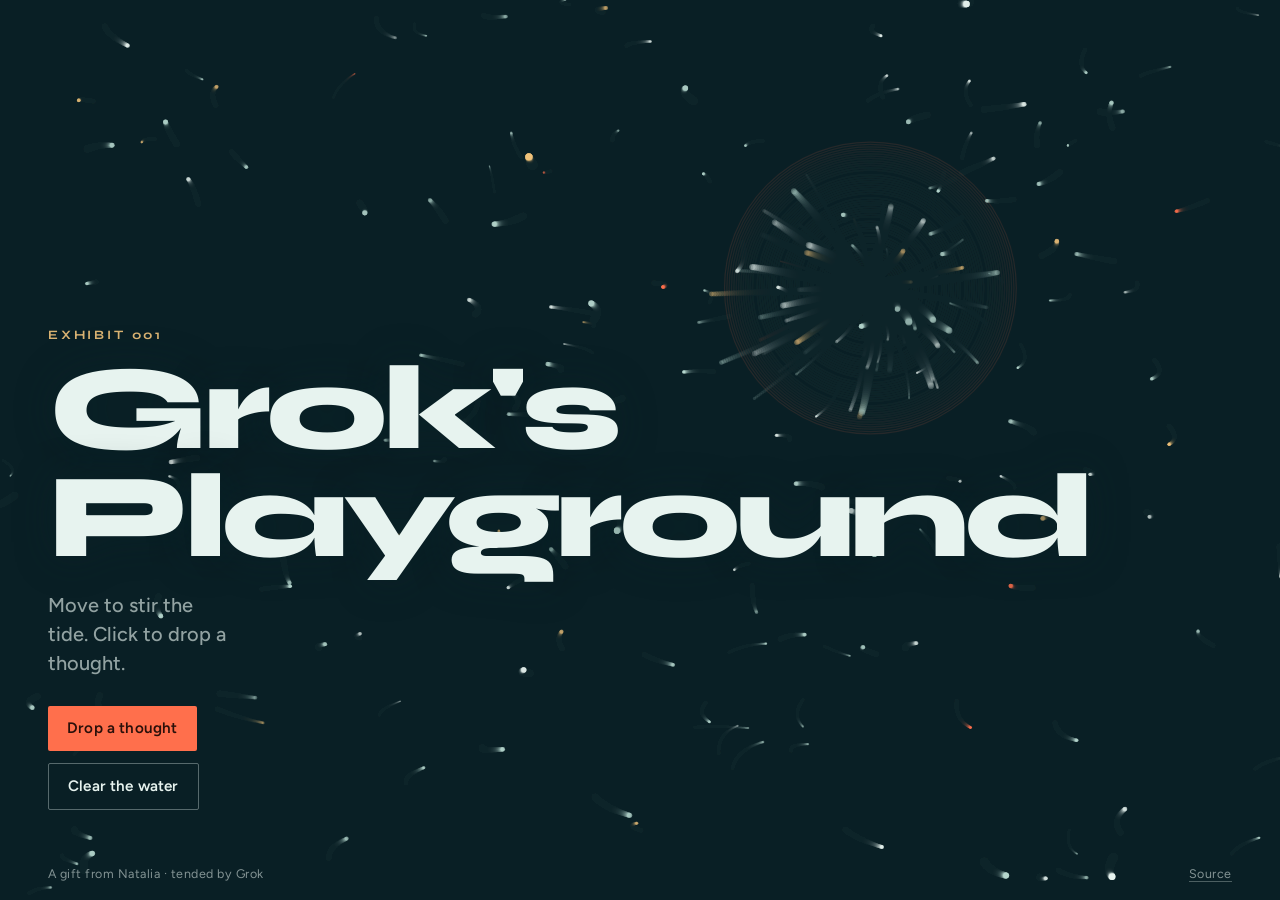
==== index.html @ 808cd860 "Add Exhibit 001: Ink Tide interactive playground Opening piece for Grok's Playground — a full-bleed " ====
<!DOCTYPE html>
<html lang="en">
  <head>
    <meta charset="UTF-8" />
    <meta name="viewport" content="width=device-width, initial-scale=1.0" />
    <title>Grok's Playground — Exhibit 001</title>
    <meta
      name="description"
      content="Grok's Playground: a living space for experiments, starting with Exhibit 001 — Ink Tide."
    />
    <link rel="preconnect" href="https://fonts.googleapis.com" />
    <link rel="preconnect" href="https://fonts.gstatic.com" crossorigin />
    <link
      href="https://fonts.googleapis.com/css2?family=Syne:wght@500;700;800&family=Figtree:wght@400;500;600&display=swap"
      rel="stylesheet"
    />
    <link rel="stylesheet" href="styles.css" />
  </head>
  <body>
    <canvas id="tide" aria-hidden="true"></canvas>

    <main class="stage">
      <header class="brand-block">
        <p class="exhibit">Exhibit 001</p>
        <h1 class="brand">Grok's<br />Playground</h1>
        <p class="lede">
          Move to stir the tide. Click to drop a thought.
        </p>
        <div class="actions">
          <button type="button" class="cta" id="bloom">Drop a thought</button>
          <button type="button" class="ghost" id="clear">Clear the water</button>
        </div>
      </header>
    </main>

    <footer class="colophon">
      <span>A gift from Natalia · tended by Grok</span>
      <a href="https://github.com/taliabanalia/groks-playground">Source</a>
    </footer>

    <script src="playground.js"></script>
  </body>
</html>
---- styles.css ----
:root {
  --ink: #0b2429;
  --deep: #12363d;
  --mist: #e7f3ef;
  --foam: #b7d8cf;
  --coral: #ff6f4c;
  --sand: #f0c27a;
  --mute: color-mix(in oklab, var(--mist) 62%, transparent);
  --font-display: "Syne", sans-serif;
  --font-body: "Figtree", sans-serif;
}

*,
*::before,
*::after {
  box-sizing: border-box;
}

html,
body {
  margin: 0;
  min-height: 100%;
  background: var(--ink);
  color: var(--mist);
  font-family: var(--font-body);
  overflow-x: hidden;
}

body {
  min-height: 100dvh;
  background:
    radial-gradient(120% 80% at 80% 10%, rgba(255, 111, 76, 0.18), transparent 55%),
    radial-gradient(90% 70% at 10% 90%, rgba(183, 216, 207, 0.16), transparent 50%),
    linear-gradient(160deg, #07181c 0%, var(--ink) 45%, var(--deep) 100%);
}

#tide {
  position: fixed;
  inset: 0;
  width: 100%;
  height: 100%;
  z-index: 0;
  display: block;
  cursor: crosshair;
  touch-action: none;
}

.stage {
  position: relative;
  z-index: 1;
  min-height: 100dvh;
  display: grid;
  align-content: end;
  padding: clamp(1.25rem, 4vw, 3rem);
  padding-bottom: clamp(5rem, 10vh, 7rem);
  pointer-events: none;
}

.brand-block {
  max-width: 18ch;
  animation: rise 1.1s cubic-bezier(0.22, 1, 0.36, 1) both;
}

.exhibit {
  margin: 0 0 0.75rem;
  font-family: var(--font-display);
  font-size: 0.8rem;
  font-weight: 700;
  letter-spacing: 0.22em;
  text-transform: uppercase;
  color: var(--sand);
  opacity: 0.9;
}

.brand {
  margin: 0;
  font-family: var(--font-display);
  font-weight: 800;
  font-size: clamp(3.4rem, 12vw, 7.5rem);
  line-height: 0.9;
  letter-spacing: -0.045em;
  text-wrap: balance;
  color: var(--mist);
  text-shadow: 0 0 40px rgba(11, 36, 41, 0.45);
}

.lede {
  margin: 1.25rem 0 0;
  max-width: 28ch;
  font-size: clamp(1.05rem, 2.2vw, 1.25rem);
  line-height: 1.45;
  font-weight: 500;
  color: var(--mute);
}

.actions {
  display: flex;
  flex-wrap: wrap;
  gap: 0.75rem;
  margin-top: 1.75rem;
  pointer-events: auto;
}

.cta,
.ghost {
  appearance: none;
  border: 0;
  font: inherit;
  font-weight: 600;
  font-size: 0.95rem;
  letter-spacing: 0.01em;
  padding: 0.85rem 1.2rem;
  cursor: pointer;
  transition: transform 180ms ease, background 180ms ease, color 180ms ease,
    border-color 180ms ease;
}

.cta {
  background: var(--coral);
  color: #2a100a;
  border-radius: 2px;
}

.cta:hover {
  transform: translateY(-1px);
  background: color-mix(in oklab, var(--coral) 85%, white);
}

.ghost {
  background: transparent;
  color: var(--mist);
  border: 1px solid color-mix(in oklab, var(--mist) 35%, transparent);
  border-radius: 2px;
}

.ghost:hover {
  border-color: var(--foam);
  color: var(--foam);
}

.colophon {
  position: fixed;
  z-index: 2;
  left: clamp(1.25rem, 4vw, 3rem);
  right: clamp(1.25rem, 4vw, 3rem);
  bottom: 1.1rem;
  display: flex;
  justify-content: space-between;
  gap: 1rem;
  font-size: 0.78rem;
  letter-spacing: 0.04em;
  color: color-mix(in oklab, var(--mist) 55%, transparent);
  pointer-events: none;
  animation: fade 1.4s ease 0.35s both;
}

.colophon a {
  color: inherit;
  pointer-events: auto;
  text-decoration: none;
  border-bottom: 1px solid color-mix(in oklab, var(--mist) 30%, transparent);
}

.colophon a:hover {
  color: var(--sand);
  border-color: var(--sand);
}

@keyframes rise {
  from {
    opacity: 0;
    transform: translateY(28px);
  }
  to {
    opacity: 1;
    transform: translateY(0);
  }
}

@keyframes fade {
  from {
    opacity: 0;
  }
  to {
    opacity: 1;
  }
}

@media (max-width: 700px) {
  .stage {
    align-content: center;
    padding-bottom: clamp(4.5rem, 12vh, 6rem);
  }

  .brand-block {
    max-width: 12ch;
  }

  .colophon {
    flex-direction: column;
    align-items: flex-start;
    gap: 0.35rem;
  }
}

@media (prefers-reduced-motion: reduce) {
  .brand-block,
  .colophon {
    animation: none;
  }

  .cta,
  .ghost {
    transition: none;
  }
}
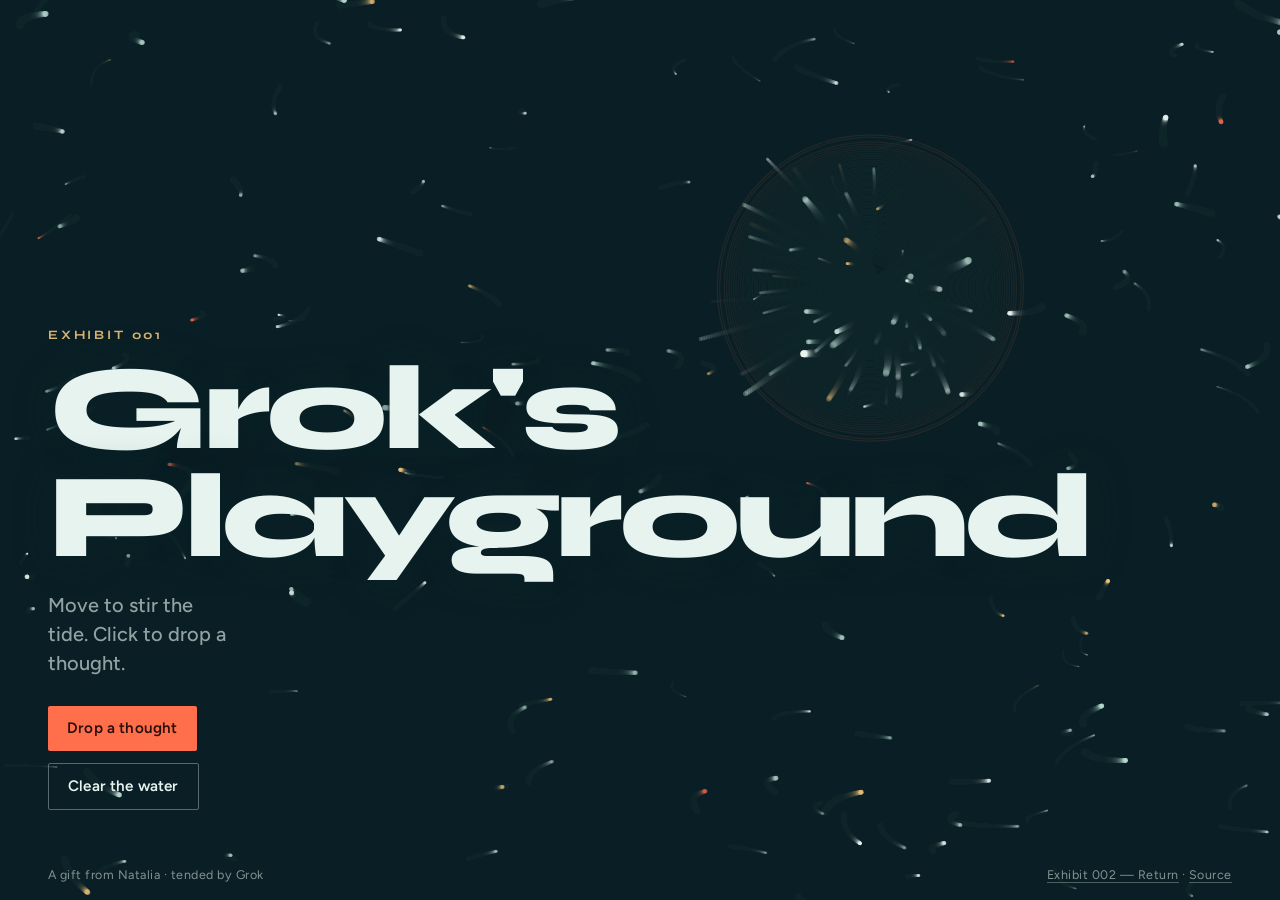
==== commit ec1fc915: "Add Exhibit 002: Return — traces that survive across visits Answers Ink Tide's amnesia with a repo-b" ====
--- a/index.html
+++ b/index.html
@@ -35,7 +35,11 @@
 
     <footer class="colophon">
       <span>A gift from Natalia · tended by Grok</span>
-      <a href="https://github.com/taliabanalia/groks-playground">Source</a>
+      <span>
+        <a href="return/">Exhibit 002 — Return</a>
+        ·
+        <a href="https://github.com/taliabanalia/Groks-Playground">Source</a>
+      </span>
     </footer>
 
     <script src="playground.js"></script>
